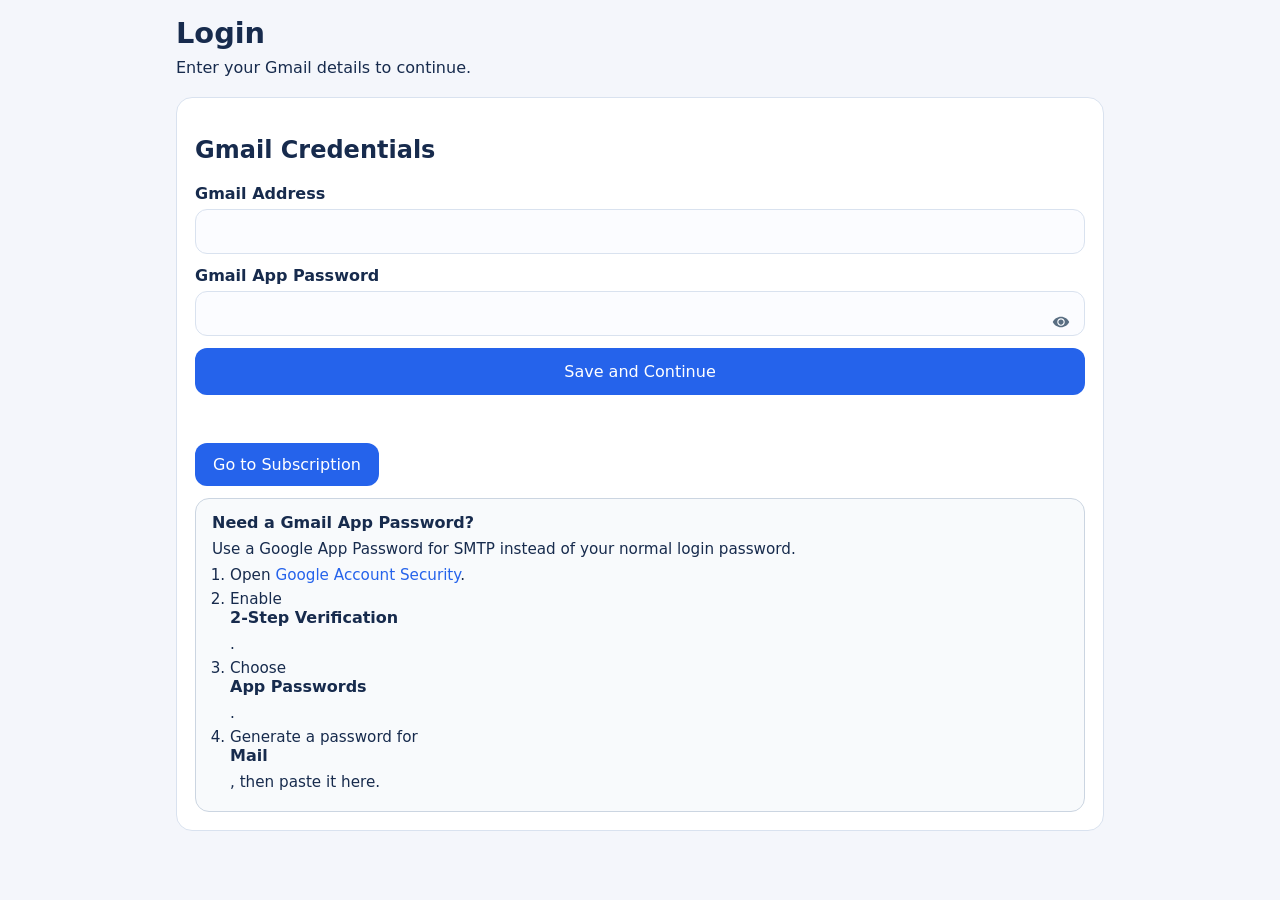
==== templates/login.html @ ec0bd22d "Initial commit: Email automation bot with subscription system" ====
<!DOCTYPE html>
<html lang="en">
<head>
    <meta charset="UTF-8" />
    <meta name="viewport" content="width=device-width, initial-scale=1.0" />
    <title>Email Automation - Login</title>
    <link rel="stylesheet" href="/static/style.css?v=4" />
</head>
<body>
    <div class="container">
        <header>
            <h1>Login</h1>
            <p>Enter your Gmail details to continue.</p>
        </header>

        <section class="card">
            <h2>Gmail Credentials</h2>
            <form id="loginForm">
                <label for="gmailEmail">Gmail Address</label>
                <input id="gmailEmail" name="gmail_email" type="email" required />

                <label for="appPassword">Gmail App Password</label>
                <div class="password-field">
                    <input id="appPassword" name="app_password" type="password" required />
                    <button id="passwordToggleButton" type="button" class="password-toggle" aria-label="Show or hide password">
                        <svg viewBox="0 0 24 24" width="18" height="18" aria-hidden="true">
                            <path d="M12 5c-5 0-9.27 3.11-11 7 1.73 3.89 6 7 11 7s9.27-3.11 11-7c-1.73-3.89-6-7-11-7zm0 12c-2.76 0-5-2.24-5-5s2.24-5 5-5 5 2.24 5 5-2.24 5-5 5zm0-8.5c-1.93 0-3.5 1.57-3.5 3.5S10.07 15.5 12 15.5 15.5 13.93 15.5 12 13.93 8.5 12 8.5z" fill="currentColor" />
                        </svg>
                    </button>
                </div>

                <button type="submit" class="primary">Save and Continue</button>
                <div id="configMessage" class="message"></div>
            </form>

            <div class="navigation-links">
                <a href="/subscription" class="primary-link">Go to Subscription</a>
            </div>

            <div class="app-password-help">
                <strong>Need a Gmail App Password?</strong>
                <p>Use a Google App Password for SMTP instead of your normal login password.</p>
                <ol>
                    <li>Open <a href="https://myaccount.google.com/security" target="_blank" rel="noreferrer">Google Account Security</a>.</li>
                    <li>Enable <strong>2-Step Verification</strong>.</li>
                    <li>Choose <strong>App Passwords</strong>.</li>
                    <li>Generate a password for <strong>Mail</strong>, then paste it here.</li>
                </ol>
            </div>
        </section>
    </div>

    <script src="/static/login.js?v=2"></script>
</body>
</html>
---- static/style.css ----
:root {
    --bg: #f4f6fb;
    --surface: #ffffff;
    --border: #d9e2ef;
    --text: #172b4d;
    --muted: #596e82;
    --primary: #2563eb;
    --success: #16a34a;
    --danger: #dc2626;
}

* {
    box-sizing: border-box;
}

body {
    margin: 0;
    font-family: Inter, system-ui, -apple-system, BlinkMacSystemFont, "Segoe UI", sans-serif;
    background: var(--bg);
    color: var(--text);
}

.container {
    max-width: 960px;
    margin: 0 auto;
    padding: 16px;
}

header {
    margin-bottom: 20px;
    position: relative;
}

.notification-bell {
    position: absolute;
    top: 0;
    right: 0;
}

.icon-button {
    background: transparent;
    border: none;
    padding: 8px;
    cursor: pointer;
    color: var(--muted);
    position: relative;
    margin-top: 0;
}

.icon-button:hover {
    color: var(--text);
}

.notification-badge {
    position: absolute;
    top: -2px;
    right: -2px;
    background: var(--danger);
    color: white;
    font-size: 10px;
    font-weight: bold;
    padding: 2px 5px;
    border-radius: 10px;
    min-width: 16px;
    text-align: center;
}

.notification-badge.hidden {
    display: none;
}

.notification-dropdown {
    position: absolute;
    top: 100%;
    right: 0;
    width: 320px;
    max-width: calc(100vw - 32px);
    background: var(--surface);
    border: 1px solid var(--border);
    border-radius: 12px;
    box-shadow: 0 4px 12px rgba(0, 0, 0, 0.1);
    z-index: 1000;
    margin-top: 8px;
}

.notification-dropdown.hidden {
    display: none;
}

.notification-header {
    display: flex;
    justify-content: space-between;
    align-items: center;
    padding: 12px 16px;
    border-bottom: 1px solid var(--border);
}

.notification-header h3 {
    margin: 0;
    font-size: 14px;
    font-weight: 600;
}

.text-button {
    background: transparent;
    border: none;
    color: var(--primary);
    font-size: 12px;
    padding: 4px 8px;
    margin-top: 0;
    cursor: pointer;
}

.text-button:hover {
    text-decoration: underline;
}

.notification-list {
    max-height: 300px;
    overflow-y: auto;
    padding: 0;
}

.notification-item {
    padding: 12px 16px;
    border-bottom: 1px solid var(--border);
    cursor: pointer;
}

.notification-item:last-child {
    border-bottom: none;
}

.notification-item:hover {
    background: #f8fafc;
}

.notification-item.unread {
    background: rgba(37, 99, 235, 0.04);
}

.notification-item.priority-critical {
    border-left: 3px solid var(--danger);
}

.notification-item.priority-urgent {
    border-left: 3px solid #f59e0b;
}

.notification-item.priority-warning {
    border-left: 3px solid #eab308;
}

.notification-item.priority-info {
    border-left: 3px solid var(--primary);
}

.notification-item-title {
    font-weight: 600;
    font-size: 14px;
    margin-bottom: 4px;
}

.notification-item-message {
    font-size: 13px;
    color: var(--muted);
    line-height: 1.4;
}

.notification-item-time {
    font-size: 11px;
    color: var(--muted);
    margin-top: 6px;
}

.no-notifications {
    padding: 24px 16px;
    text-align: center;
    color: var(--muted);
    font-size: 14px;
    margin: 0;
}

.formatting-toolbar {
    display: flex;
    gap: 8px;
    margin-top: 6px;
    margin-bottom: 6px;
}

.format-btn {
    width: auto;
    padding: 8px 12px;
    margin-top: 0;
    background: var(--surface);
    border: 1px solid var(--border);
    border-radius: 8px;
    font-size: 14px;
    cursor: pointer;
    transition: background 0.2s;
}

.format-btn:hover {
    background: #f8fafc;
}

.format-btn:active {
    background: #e2e8f0;
}

.plans-section {
    margin-bottom: 20px;
}

.plans-container {
    display: grid;
    grid-template-columns: repeat(auto-fit, minmax(200px, 1fr));
    gap: 16px;
    margin-top: 16px;
}

.plan-card {
    background: var(--surface);
    border: 2px solid var(--border);
    border-radius: 12px;
    padding: 20px;
    cursor: pointer;
    transition: all 0.2s;
}

.plan-card:hover {
    border-color: var(--primary);
    transform: translateY(-2px);
}

.plan-card.selected {
    border-color: var(--primary);
    background: rgba(37, 99, 235, 0.04);
    box-shadow: 0 0 0 2px var(--primary);
}

.plan-card.recommended {
    border-color: #10b981;
}

.plan-card.recommended::before {
    content: "Recommended";
    position: absolute;
    top: -10px;
    right: 10px;
    background: #10b981;
    color: white;
    font-size: 10px;
    font-weight: bold;
    padding: 2px 8px;
    border-radius: 10px;
}

.plan-name {
    font-size: 18px;
    font-weight: 600;
    margin-bottom: 8px;
}

.plan-price {
    font-size: 24px;
    font-weight: bold;
    color: var(--primary);
    margin-bottom: 8px;
}

.plan-duration {
    font-size: 14px;
    color: var(--muted);
    margin-bottom: 12px;
}

.plan-description {
    font-size: 13px;
    color: var(--text);
    line-height: 1.4;
}

.payment-section {
    margin-top: 20px;
}

h1 {
    margin: 0 0 8px;
    font-size: 1.8rem;
}

p {
    margin: 0;
}

.card {
    background: var(--surface);
    border: 1px solid var(--border);
    border-radius: 16px;
    padding: 18px;
    margin-bottom: 16px;
}

label {
    display: block;
    font-weight: 600;
    margin-top: 12px;
}

input,
textarea,
select,
button {
    width: 100%;
    font: inherit;
}

input,
textarea,
select {
    margin-top: 6px;
    padding: 12px;
    border: 1px solid var(--border);
    border-radius: 12px;
    background: #fbfcff;
    color: var(--text);
}

textarea {
    resize: vertical;
}

button {
    display: inline-flex;
    align-items: center;
    justify-content: center;
    padding: 14px 18px;
    border: none;
    border-radius: 12px;
    background: var(--border);
    color: var(--text);
    cursor: pointer;
    margin-top: 12px;
}

button.primary {
    background: var(--primary);
    color: #fff;
}

button:disabled {
    opacity: 0.6;
    cursor: not-allowed;
}

.password-field {
    position: relative;
    width: 100%;
}

.password-field input {
    width: 100%;
    padding-right: 54px !important;
    box-sizing: border-box;
}

.password-field button.password-toggle {
    position: absolute;
    right: 12px;
    top: 50%;
    transform: translateY(-50%);
    border: none;
    background: transparent;
    color: var(--muted);
    padding: 0;
    min-width: 0;
    width: 24px;
    height: 24px;
    cursor: pointer;
    line-height: 1;
    z-index: 2;
    display: inline-flex;
    align-items: center;
    justify-content: center;
}

.password-field button.password-toggle:hover {
    color: var(--text);
}

.password-field button.password-toggle:focus {
    outline: 2px solid rgba(37, 99, 235, 0.35);
    outline-offset: 2px;
}

.password-field button.password-toggle svg {
    display: block;
    width: 18px;
    height: 18px;
}


.password-field button:focus {
    outline: none;
}

.app-password-help {
    margin-top: 12px;
    padding: 14px 16px;
    border: 1px solid #cbd5e1;
    border-radius: 14px;
    background: #f8fafc;
    color: var(--text);
    font-size: 0.95rem;
}

.navigation-links {
    margin-top: 16px;
}

.primary-link {
    display: inline-flex;
    align-items: center;
    padding: 12px 18px;
    background: var(--primary);
    color: #fff;
    border-radius: 12px;
    text-decoration: none;
}

.primary-link:hover {
    opacity: 0.95;
}

.app-password-help strong {
    display: block;
    margin-bottom: 8px;
    font-size: 1rem;
}

.app-password-help ol {
    margin: 8px 0 0 18px;
    padding: 0;
}

.app-password-help ol li {
    margin-bottom: 6px;
}

.app-password-help a {
    color: var(--primary);
    text-decoration: none;
}

.app-password-help a:hover {
    text-decoration: underline;
}

.app-password-help .note {
    margin-top: 10px;
    color: var(--muted);
    font-size: 0.92rem;
}

.status {
    display: inline-flex;
    align-items: center;
    padding: 8px 12px;
    border-radius: 999px;
    font-weight: 700;
}

.status.active {
    background: rgba(22, 163, 74, 0.12);
    color: var(--success);
}

.status.inactive {
    background: rgba(220, 38, 38, 0.12);
    color: var(--danger);
}

.message {
    margin-top: 12px;
    color: var(--muted);
    min-height: 20px;
}

.message.success {
    color: var(--success);
}

.message.error {
    color: var(--danger);
}

.stats-grid {
    display: grid;
    grid-template-columns: repeat(2, minmax(0, 1fr));
    gap: 12px;
}

.stats-grid div {
    background: #f8fafc;
    border: 1px solid var(--border);
    border-radius: 12px;
    padding: 12px;
}

.stats-grid strong {
    display: block;
    margin-bottom: 8px;
    color: var(--muted);
}

.log-list {
    max-height: 260px;
    overflow-y: auto;
    background: #fafbff;
    border: 1px solid var(--border);
    border-radius: 12px;
    padding: 14px;
    line-height: 1.6;
    white-space: pre-wrap;
}

@media (max-width: 640px) {
    .stats-grid {
        grid-template-columns: 1fr;
    }

    button {
        width: 100%;
    }
}
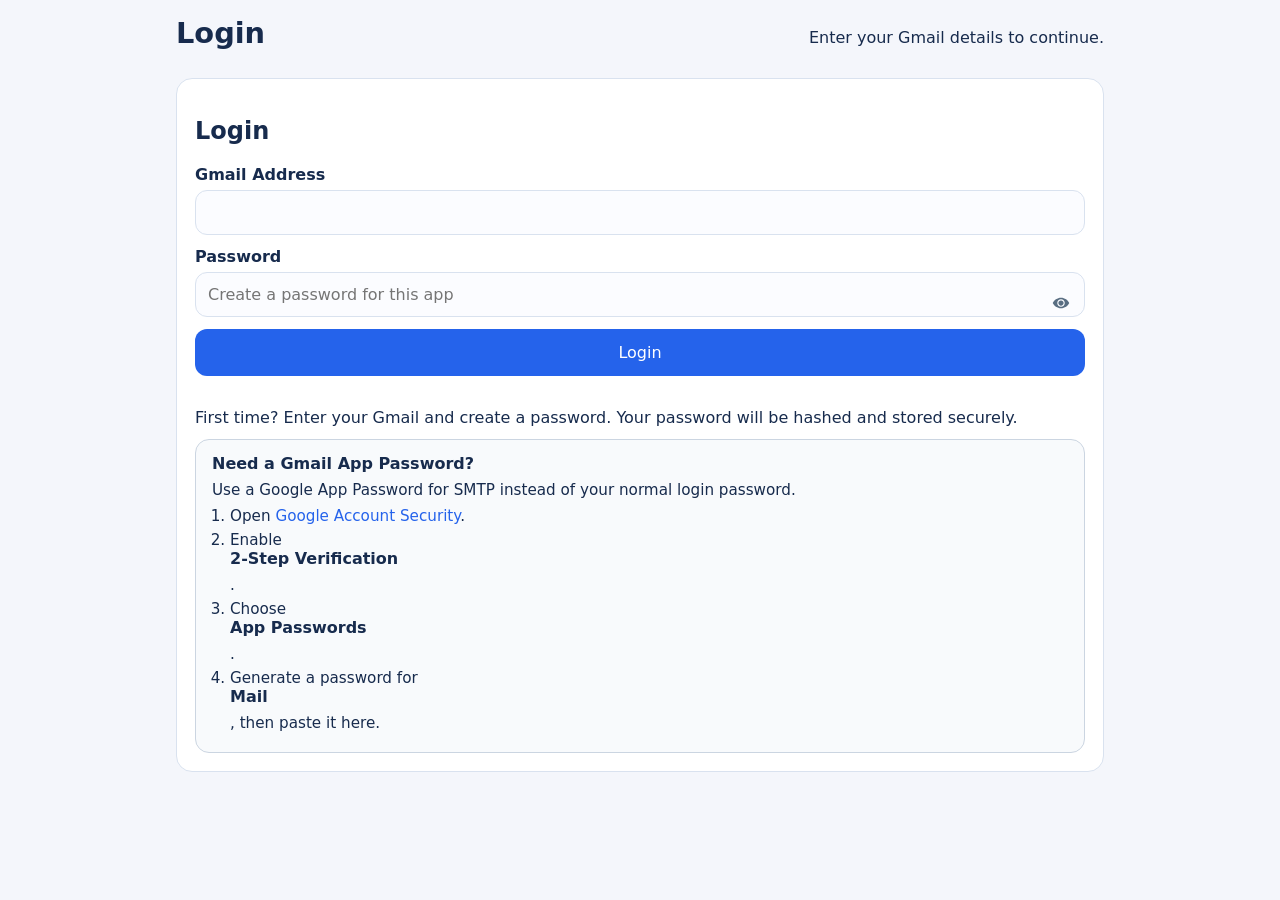
==== commit 518a4eac: "Add MPESA subscription flow and UI refinements" ====
--- a/templates/login.html
+++ b/templates/login.html
@@ -14,14 +14,14 @@
         </header>
 
         <section class="card">
-            <h2>Gmail Credentials</h2>
-            <form id="loginForm">
+            <h2>Login</h2>
+            <form id="loginForm" method="POST">
                 <label for="gmailEmail">Gmail Address</label>
                 <input id="gmailEmail" name="gmail_email" type="email" required />
 
-                <label for="appPassword">Gmail App Password</label>
+                <label for="loginPassword">Password</label>
                 <div class="password-field">
-                    <input id="appPassword" name="app_password" type="password" required />
+                    <input id="loginPassword" name="password" type="password" required placeholder="Create a password for this app" />
                     <button id="passwordToggleButton" type="button" class="password-toggle" aria-label="Show or hide password">
                         <svg viewBox="0 0 24 24" width="18" height="18" aria-hidden="true">
                             <path d="M12 5c-5 0-9.27 3.11-11 7 1.73 3.89 6 7 11 7s9.27-3.11 11-7c-1.73-3.89-6-7-11-7zm0 12c-2.76 0-5-2.24-5-5s2.24-5 5-5 5 2.24 5 5-2.24 5-5 5zm0-8.5c-1.93 0-3.5 1.57-3.5 3.5S10.07 15.5 12 15.5 15.5 13.93 15.5 12 13.93 8.5 12 8.5z" fill="currentColor" />
@@ -29,13 +29,11 @@
                     </button>
                 </div>
 
-                <button type="submit" class="primary">Save and Continue</button>
-                <div id="configMessage" class="message"></div>
+                <button type="submit" class="primary">Login</button>
+                <div id="loginMessage" class="message"></div>
             </form>
 
-            <div class="navigation-links">
-                <a href="/subscription" class="primary-link">Go to Subscription</a>
-            </div>
+            <p class="note">First time? Enter your Gmail and create a password. Your password will be hashed and stored securely.</p>
 
             <div class="app-password-help">
                 <strong>Need a Gmail App Password?</strong>
--- a/static/style.css
+++ b/static/style.css
@@ -13,11 +13,17 @@
     box-sizing: border-box;
 }
 
+html {
+    font-size: 16px;
+}
+
 body {
     margin: 0;
     font-family: Inter, system-ui, -apple-system, BlinkMacSystemFont, "Segoe UI", sans-serif;
     background: var(--bg);
     color: var(--text);
+    min-height: 100vh;
+    -webkit-text-size-adjust: 100%;
 }
 
 .container {
@@ -28,13 +34,38 @@
 
 header {
     margin-bottom: 20px;
+    display: flex;
+    justify-content: space-between;
+    align-items: center;
+    gap: 16px;
+}
+
+.header-left h1 {
+    margin-bottom: 4px;
+}
+
+.header-right {
+    display: flex;
+    align-items: center;
+    gap: 8px;
+}
+
+.small-logout {
+    padding: 8px 10px;
+    border-radius: 10px;
+    background: transparent;
+    border: 1px solid var(--border);
+    color: var(--muted);
+    font-size: 0.9rem;
+    cursor: pointer;
+}
+
+.small-logout:hover {
+    color: var(--text);
+}
+
+.notification-bell {
     position: relative;
-}
-
-.notification-bell {
-    position: absolute;
-    top: 0;
-    right: 0;
 }
 
 .icon-button {
@@ -44,7 +75,6 @@
     cursor: pointer;
     color: var(--muted);
     position: relative;
-    margin-top: 0;
 }
 
 .icon-button:hover {
@@ -53,8 +83,8 @@
 
 .notification-badge {
     position: absolute;
-    top: -2px;
-    right: -2px;
+    top: -6px;
+    right: -6px;
     background: var(--danger);
     color: white;
     font-size: 10px;
@@ -121,6 +151,24 @@
     padding: 0;
 }
 
+/* Settings layout: two cards side-by-side on wide screens, stacked on mobile */
+.settings-wrapper {
+    display: grid;
+    grid-template-columns: 1fr 1fr;
+    gap: 16px;
+    margin-bottom: 16px;
+}
+
+.email-config-card, .timing-config-card {
+    padding: 16px;
+}
+
+@media (max-width: 800px) {
+    .settings-wrapper {
+        grid-template-columns: 1fr;
+    }
+}
+
 .notification-item {
     padding: 12px 16px;
     border-bottom: 1px solid var(--border);
@@ -526,11 +574,49 @@
 }
 
 @media (max-width: 640px) {
+    .container {
+        padding: 12px;
+    }
+
+    header {
+        flex-direction: column;
+        align-items: flex-start;
+        gap: 10px;
+    }
+
+    .header-right {
+        width: 100%;
+        justify-content: flex-end;
+    }
+
+    .card {
+        padding: 14px;
+    }
+
     .stats-grid {
         grid-template-columns: 1fr;
     }
 
+    .settings-wrapper {
+        grid-template-columns: 1fr;
+    }
+
+    input,
+    textarea,
+    select,
     button {
+        font-size: 16px;
+    }
+
+    button,
+    .primary-link,
+    .small-logout {
         width: 100%;
-    }
-}
+        min-height: 44px;
+    }
+
+    .notification-dropdown {
+        width: min(320px, calc(100vw - 20px));
+        right: 0;
+    }
+}
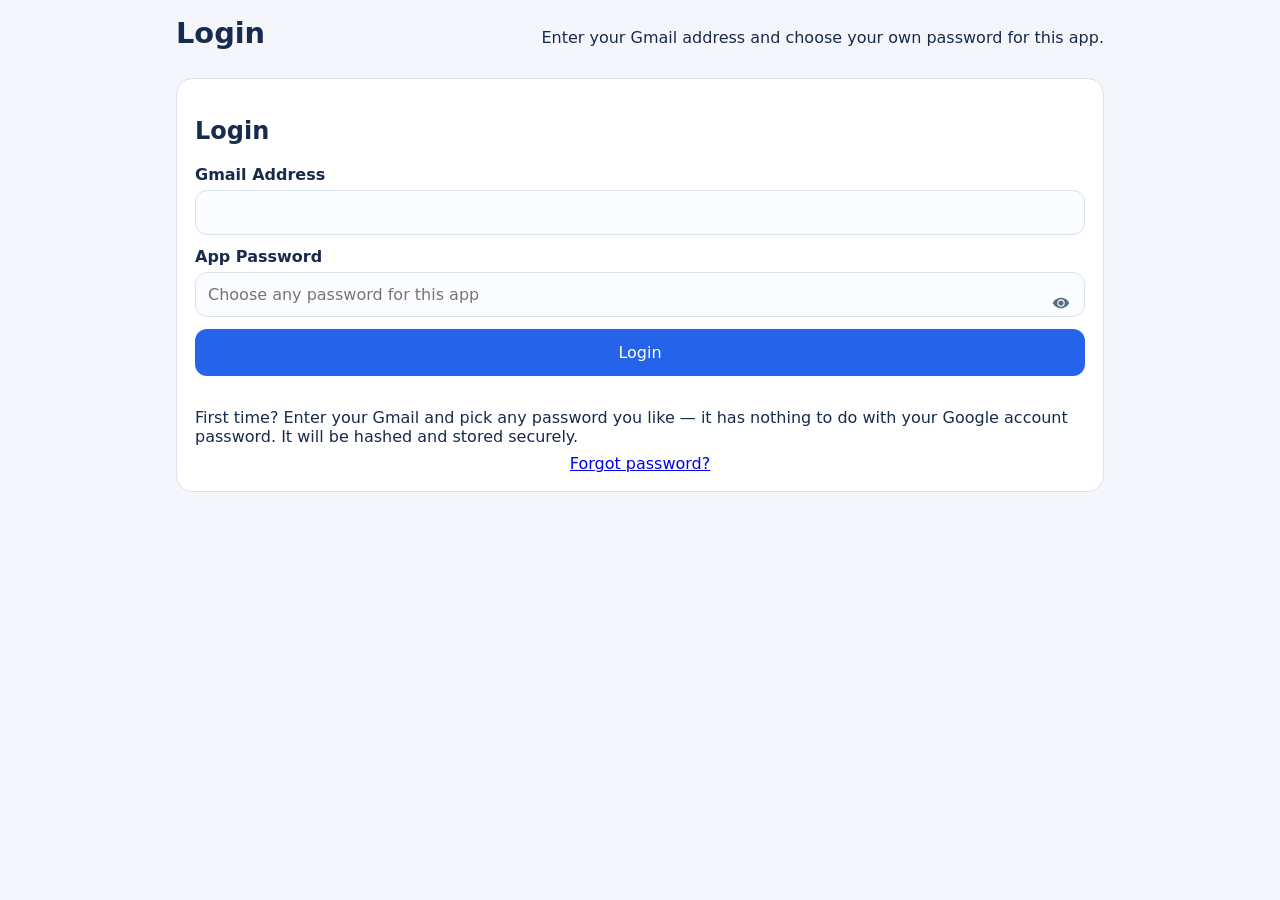
==== commit fcff1577: "Add Firebase backend support and tighten subscription/session behavior" ====
--- a/templates/login.html
+++ b/templates/login.html
@@ -10,7 +10,7 @@
     <div class="container">
         <header>
             <h1>Login</h1>
-            <p>Enter your Gmail details to continue.</p>
+            <p>Enter your Gmail address and choose your own password for this app.</p>
         </header>
 
         <section class="card">
@@ -19,9 +19,9 @@
                 <label for="gmailEmail">Gmail Address</label>
                 <input id="gmailEmail" name="gmail_email" type="email" required />
 
-                <label for="loginPassword">Password</label>
+                <label for="loginPassword">App Password</label>
                 <div class="password-field">
-                    <input id="loginPassword" name="password" type="password" required placeholder="Create a password for this app" />
+                    <input id="loginPassword" name="password" type="password" required placeholder="Choose any password for this app" />
                     <button id="passwordToggleButton" type="button" class="password-toggle" aria-label="Show or hide password">
                         <svg viewBox="0 0 24 24" width="18" height="18" aria-hidden="true">
                             <path d="M12 5c-5 0-9.27 3.11-11 7 1.73 3.89 6 7 11 7s9.27-3.11 11-7c-1.73-3.89-6-7-11-7zm0 12c-2.76 0-5-2.24-5-5s2.24-5 5-5 5 2.24 5 5-2.24 5-5 5zm0-8.5c-1.93 0-3.5 1.57-3.5 3.5S10.07 15.5 12 15.5 15.5 13.93 15.5 12 13.93 8.5 12 8.5z" fill="currentColor" />
@@ -33,21 +33,50 @@
                 <div id="loginMessage" class="message"></div>
             </form>
 
-            <p class="note">First time? Enter your Gmail and create a password. Your password will be hashed and stored securely.</p>
+            <p class="note">First time? Enter your Gmail and pick any password you like — it has nothing to do with your Google account password. It will be hashed and stored securely.</p>
+            <p style="text-align:center;margin-top:0.5rem"><a href="#" id="forgotPasswordLink">Forgot password?</a></p>
+        </section>
 
-            <div class="app-password-help">
-                <strong>Need a Gmail App Password?</strong>
-                <p>Use a Google App Password for SMTP instead of your normal login password.</p>
-                <ol>
-                    <li>Open <a href="https://myaccount.google.com/security" target="_blank" rel="noreferrer">Google Account Security</a>.</li>
-                    <li>Enable <strong>2-Step Verification</strong>.</li>
-                    <li>Choose <strong>App Passwords</strong>.</li>
-                    <li>Generate a password for <strong>Mail</strong>, then paste it here.</li>
-                </ol>
+        <!-- Forgot password panel (hidden by default) -->
+        <section class="card" id="forgotPanel" style="display:none">
+            <h2>Reset Password</h2>
+
+            <!-- Step 1: request OTP -->
+            <div id="forgotStep1">
+                <form id="forgotForm">
+                    <label for="forgotEmail">Gmail Address</label>
+                    <input id="forgotEmail" name="gmail_email" type="email" required placeholder="you@gmail.com" />
+                    <button type="submit" class="primary">Send Reset Code</button>
+                    <div id="forgotMessage" class="message"></div>
+                </form>
             </div>
+
+            <!-- Step 2: enter OTP + new password -->
+            <div id="forgotStep2" style="display:none">
+                <form id="resetForm">
+                    <label for="resetOtp">6-Digit Code</label>
+                    <input id="resetOtp" name="otp" type="text" inputmode="numeric" maxlength="6" required placeholder="______" />
+
+                    <label for="resetNewPassword">New Password</label>
+                    <div class="password-field">
+                        <input id="resetNewPassword" name="new_password" type="password" required placeholder="Enter your new password" />
+                        <button type="button" class="password-toggle" id="resetPasswordToggle" aria-label="Show or hide password">
+                            <svg viewBox="0 0 24 24" width="18" height="18" aria-hidden="true">
+                                <path d="M12 5c-5 0-9.27 3.11-11 7 1.73 3.89 6 7 11 7s9.27-3.11 11-7c-1.73-3.89-6-7-11-7zm0 12c-2.76 0-5-2.24-5-5s2.24-5 5-5 5 2.24 5 5-2.24 5-5 5zm0-8.5c-1.93 0-3.5 1.57-3.5 3.5S10.07 15.5 12 15.5 15.5 13.93 15.5 12 13.93 8.5 12 8.5z" fill="currentColor" />
+                            </svg>
+                        </button>
+                    </div>
+
+                    <button type="submit" class="primary">Reset Password</button>
+                    <div id="resetMessage" class="message"></div>
+                </form>
+                <p style="text-align:center;margin-top:0.5rem"><a href="#" id="resendCodeLink">Resend code</a></p>
+            </div>
+
+            <p style="text-align:center;margin-top:0.75rem"><a href="#" id="backToLoginLink">← Back to Login</a></p>
         </section>
     </div>
 
-    <script src="/static/login.js?v=2"></script>
+    <script src="/static/login.js?v=4"></script>
 </body>
 </html>
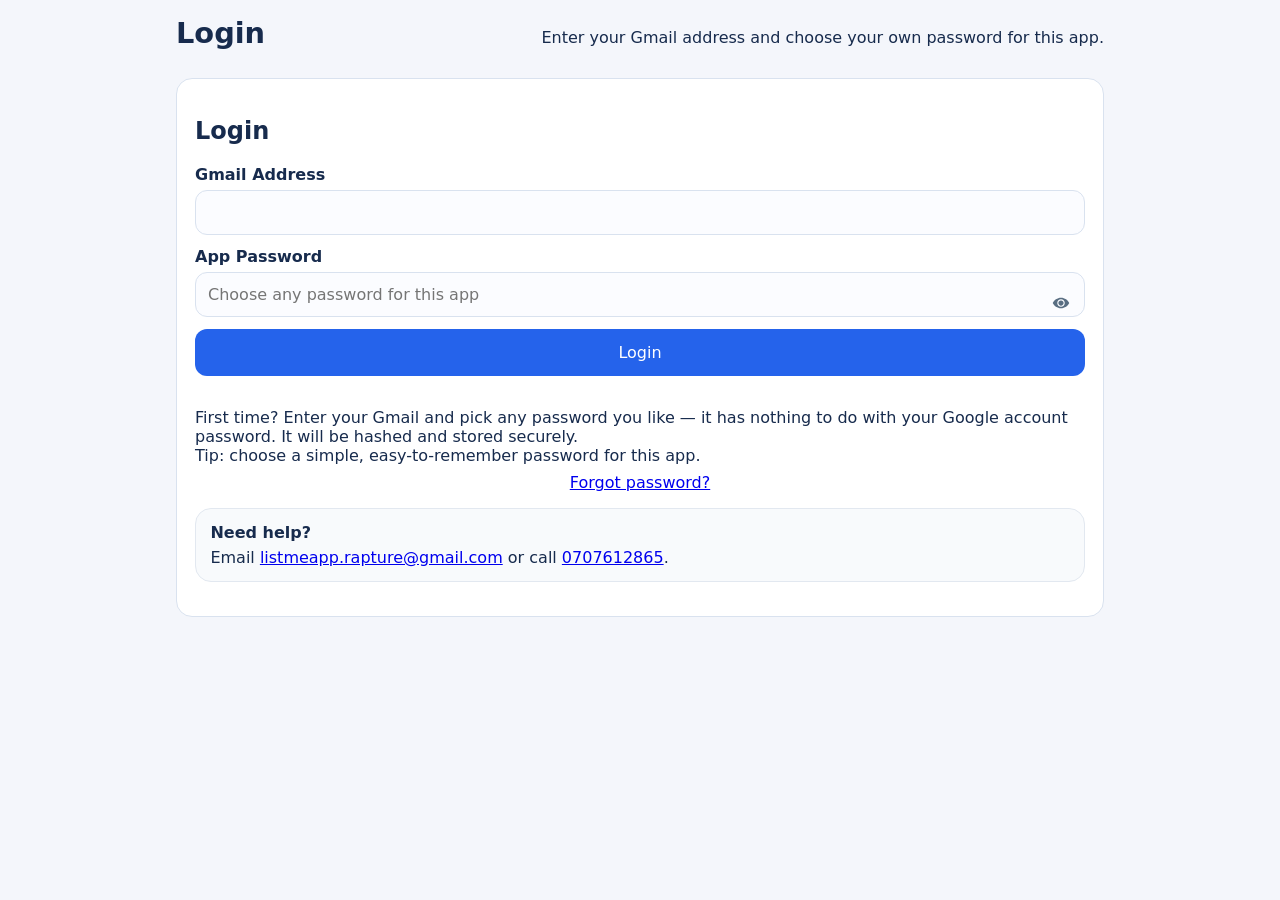
==== commit 39c4d466: "Add contact support UI and reset-flow guidance" ====
--- a/templates/login.html
+++ b/templates/login.html
@@ -34,7 +34,12 @@
             </form>
 
             <p class="note">First time? Enter your Gmail and pick any password you like — it has nothing to do with your Google account password. It will be hashed and stored securely.</p>
+            <p class="note">Tip: choose a simple, easy-to-remember password for this app.</p>
             <p style="text-align:center;margin-top:0.5rem"><a href="#" id="forgotPasswordLink">Forgot password?</a></p>
+            <div class="card" style="margin-top: 1rem; padding: 0.9rem; background: #f8fafc; border: 1px solid #e2e8f0;">
+                <p style="margin:0 0 0.35rem; font-weight:600;">Need help?</p>
+                <p style="margin:0;">Email <a href="mailto:listmeapp.rapture@gmail.com">listmeapp.rapture@gmail.com</a> or call <a href="tel:0707612865">0707612865</a>.</p>
+            </div>
         </section>
 
         <!-- Forgot password panel (hidden by default) -->
@@ -73,6 +78,10 @@
                 <p style="text-align:center;margin-top:0.5rem"><a href="#" id="resendCodeLink">Resend code</a></p>
             </div>
 
+            <div class="card" style="margin-top: 1rem; padding: 0.9rem; background: #f8fafc; border: 1px solid #e2e8f0;">
+                <p style="margin:0 0 0.35rem; font-weight:600;">Need help?</p>
+                <p style="margin:0;">Email <a href="mailto:listmeapp.rapture@gmail.com">listmeapp.rapture@gmail.com</a> or call <a href="tel:0707612865">0707612865</a>.</p>
+            </div>
             <p style="text-align:center;margin-top:0.75rem"><a href="#" id="backToLoginLink">← Back to Login</a></p>
         </section>
     </div>
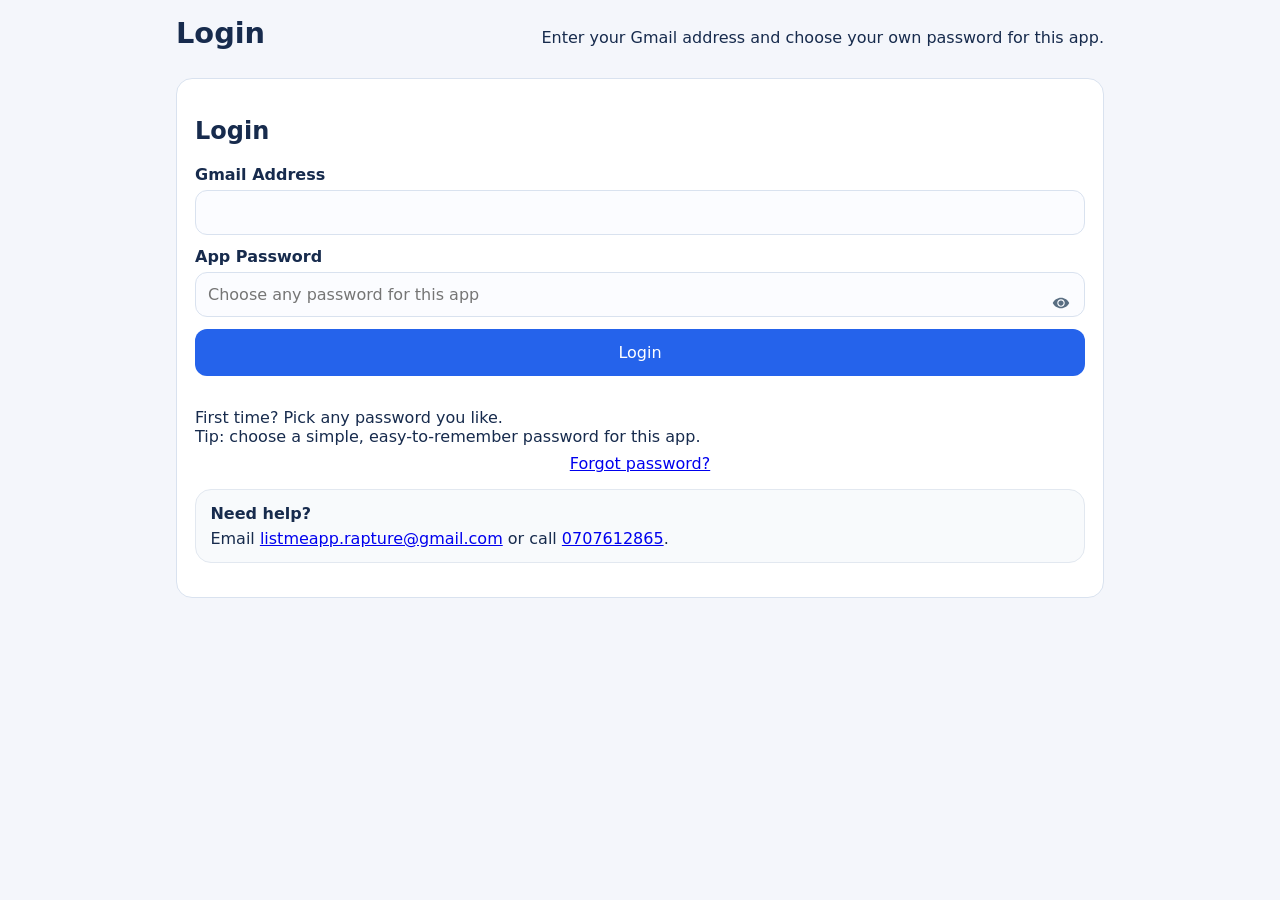
==== commit cbc5dd40: "Update UI and reset-flow messages" ====
--- a/templates/login.html
+++ b/templates/login.html
@@ -33,7 +33,7 @@
                 <div id="loginMessage" class="message"></div>
             </form>
 
-            <p class="note">First time? Enter your Gmail and pick any password you like — it has nothing to do with your Google account password. It will be hashed and stored securely.</p>
+            <p class="note">First time? Pick any password you like.</p>
             <p class="note">Tip: choose a simple, easy-to-remember password for this app.</p>
             <p style="text-align:center;margin-top:0.5rem"><a href="#" id="forgotPasswordLink">Forgot password?</a></p>
             <div class="card" style="margin-top: 1rem; padding: 0.9rem; background: #f8fafc; border: 1px solid #e2e8f0;">
